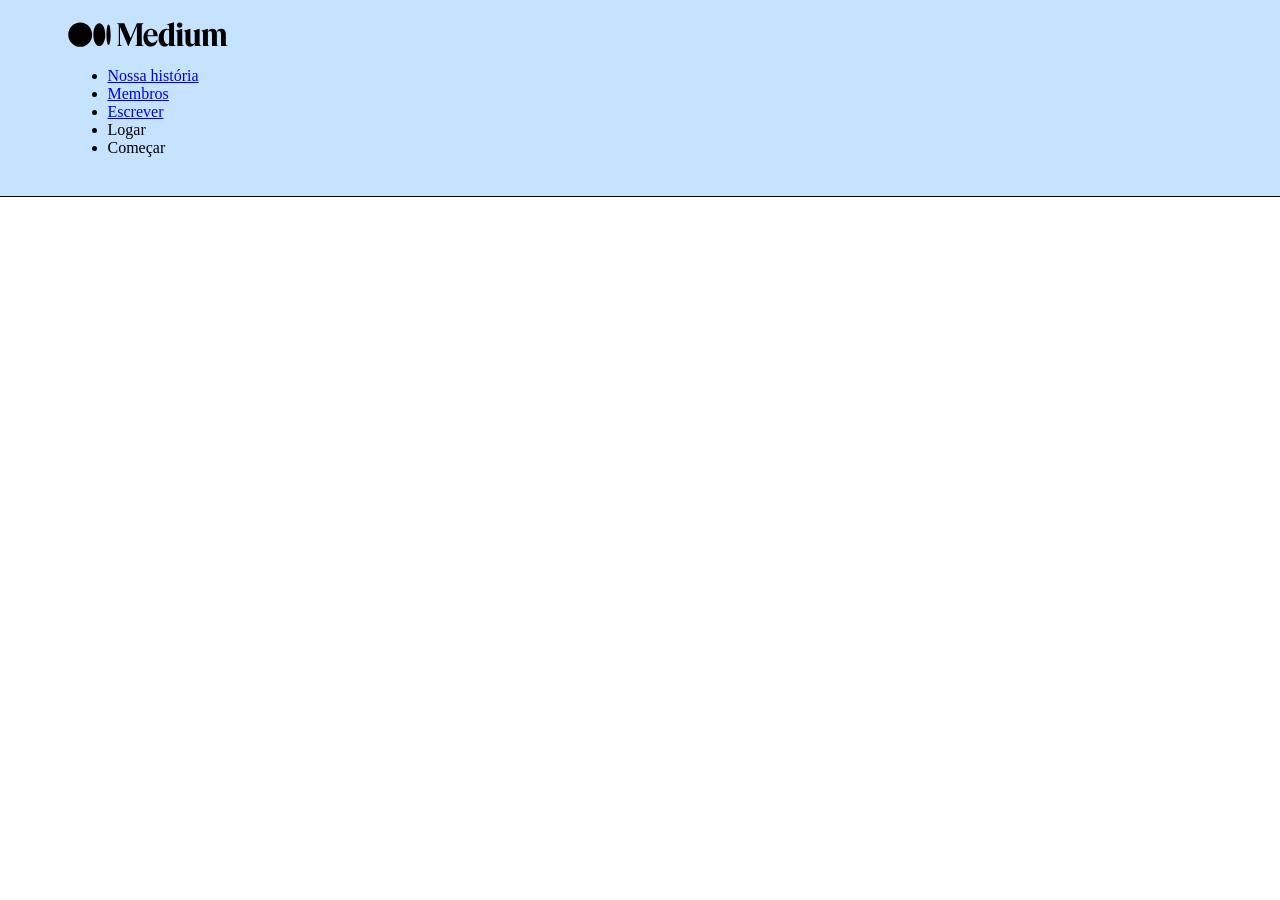
==== medium/index.html @ cc133919 "medium-estrutura01" ====
<!DOCTYPE html>
<html lang="pt-br">
<head>
    <meta charset="UTF-8">
    <meta name="viewport" content="width=device-width, initial-scale=1.0">
    <title>Medium - onde boas ideias encontram você!</title>
    <link rel="stylesheet" href="css/style.css">
</head>
<body>
    
    <div id="cabecalho">
         <div class="container">
             <img src="img/logo.svg" alt="logo-do-site" width="160px">
             <ul>
                <li><a href="#">Nossa história</a></li>
                <li><a href="#">Membros</a></li>
                <li><a href="#">Escrever</a></li>
                <li><a href="#"></a>Logar</li>
                <li><a href="#"></a>Começar</li>
             </ul>
         </div>
    </div>

</body>
</html>
---- medium/css/style.css ----
/**************************************************************************
Estrutura / layout
*/



/*****************************************************************************
tipografia
*/

body {
  margin: 0;
  font-family: Georgia, 'Times New Roman', Times, serif;
}

#cabecalho {
    background-color: #c5e3fe;
    border-bottom: 1px solid black;
}

.container {
    width: 1145px;
    margin: 0 auto;
    padding: 1.4rem 0;
}
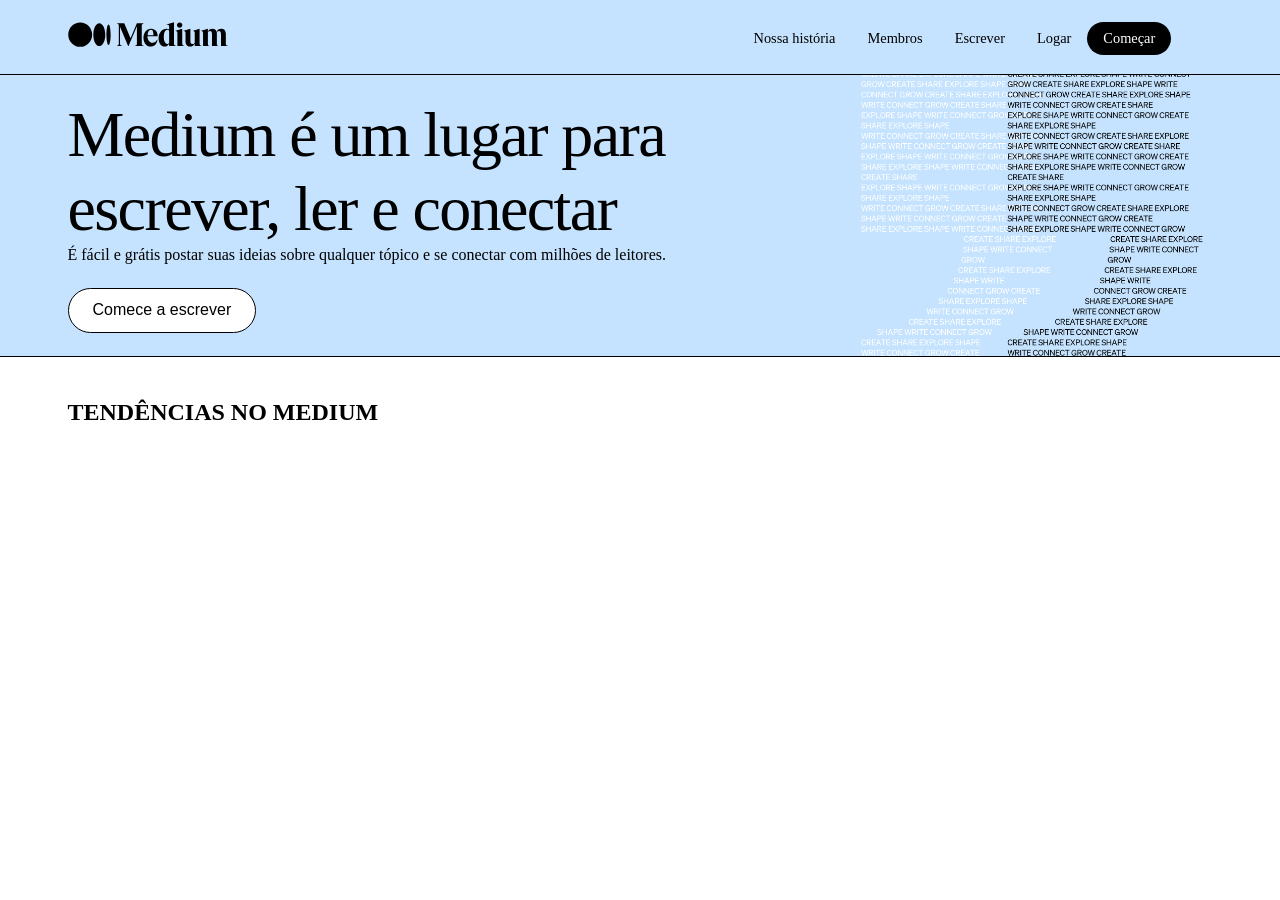
==== commit 65ca4863: "medium-corpo01" ====
--- a/medium/index.html
+++ b/medium/index.html
@@ -11,15 +11,40 @@
     <div id="cabecalho">
          <div class="container">
              <img src="img/logo.svg" alt="logo-do-site" width="160px">
-             <ul>
+             <ul id="menu">
                 <li><a href="#">Nossa história</a></li>
                 <li><a href="#">Membros</a></li>
                 <li><a href="#">Escrever</a></li>
-                <li><a href="#"></a>Logar</li>
-                <li><a href="#"></a>Começar</li>
+                <li><a href="#">Logar</a></li>
+                <li class="destaque"><a href="#">Começar</a></li>
              </ul>
          </div>
     </div>
 
+    <div id="destaque">
+         <div class="container fundo-destaque">
+            <div id="area-destaque">
+               <h1>
+                Medium é um lugar para escrever,
+                ler e conectar
+               </h1>
+               <span>
+                É fácil e grátis postar suas ideias
+                sobre qualquer tópico e se conectar
+                com milhões de leitores. 
+               </span>
+               <button>Comece a escrever</button>
+            </div>
+         </div>
+    </div>
+
+    <div class="container">
+    
+         <h2>
+            TENDÊNCIAS NO MEDIUM
+         </h2>
+
+    </div>
+
 </body>
 </html>
--- a/medium/css/style.css
+++ b/medium/css/style.css
@@ -1,13 +1,6 @@
 /**************************************************************************
 Estrutura / layout
 */
-
-
-
-/*****************************************************************************
-tipografia
-*/
-
 body {
   margin: 0;
   font-family: Georgia, 'Times New Roman', Times, serif;
@@ -16,10 +9,80 @@
 #cabecalho {
     background-color: #c5e3fe;
     border-bottom: 1px solid black;
+    position: fixed;
+    top: 0;
+    left: 0;
+    right: 0;
 }
 
 .container {
     width: 1145px;
     margin: 0 auto;
     padding: 1.4rem 0;
-}+}
+
+ul#menu {
+    list-style: none;
+    margin: 0;
+    padding: 0;
+    width: 475px;
+    float: right;
+}
+
+ul#menu li a {
+    float: left;
+    color: black;
+    text-decoration: none;
+    padding: 0.5rem 1rem;
+    font-size: 0.9rem;
+}
+
+ul#menu li.destaque a {
+    color: white;
+    border-radius:1.2rem;
+    background-color: black;
+}
+
+ul#menu li a:hover {
+    color: #4c779f;
+}
+
+ul#menu li.destaque a:hover {
+    color: #c5e3fe;
+}
+
+#destaque {
+    background-color: #c5e3fe;
+    border-bottom: 1px solid black;
+    margin-top: 4.7rem;
+   
+}
+
+#area-destaque {
+    width: 55%;
+}
+
+#destaque button {
+    display: block;
+    margin-top: 1.5rem;
+    border-radius: 1.5rem;
+    border: 1px solid black;
+    padding: 0.8rem 1.5rem;
+    font-size: 1rem;
+    background-color: white;
+}
+
+.fundo-destaque {
+    background: url(../img/fundo-topo.png) no-repeat right bottom;
+    background-size: 22rem;
+}
+
+/*****************************************************************************
+tipografia
+*/
+h1 {
+    font-size: 4rem;
+    font-weight: 100;
+    margin: 0;
+    letter-spacing: -0.1rem;
+}
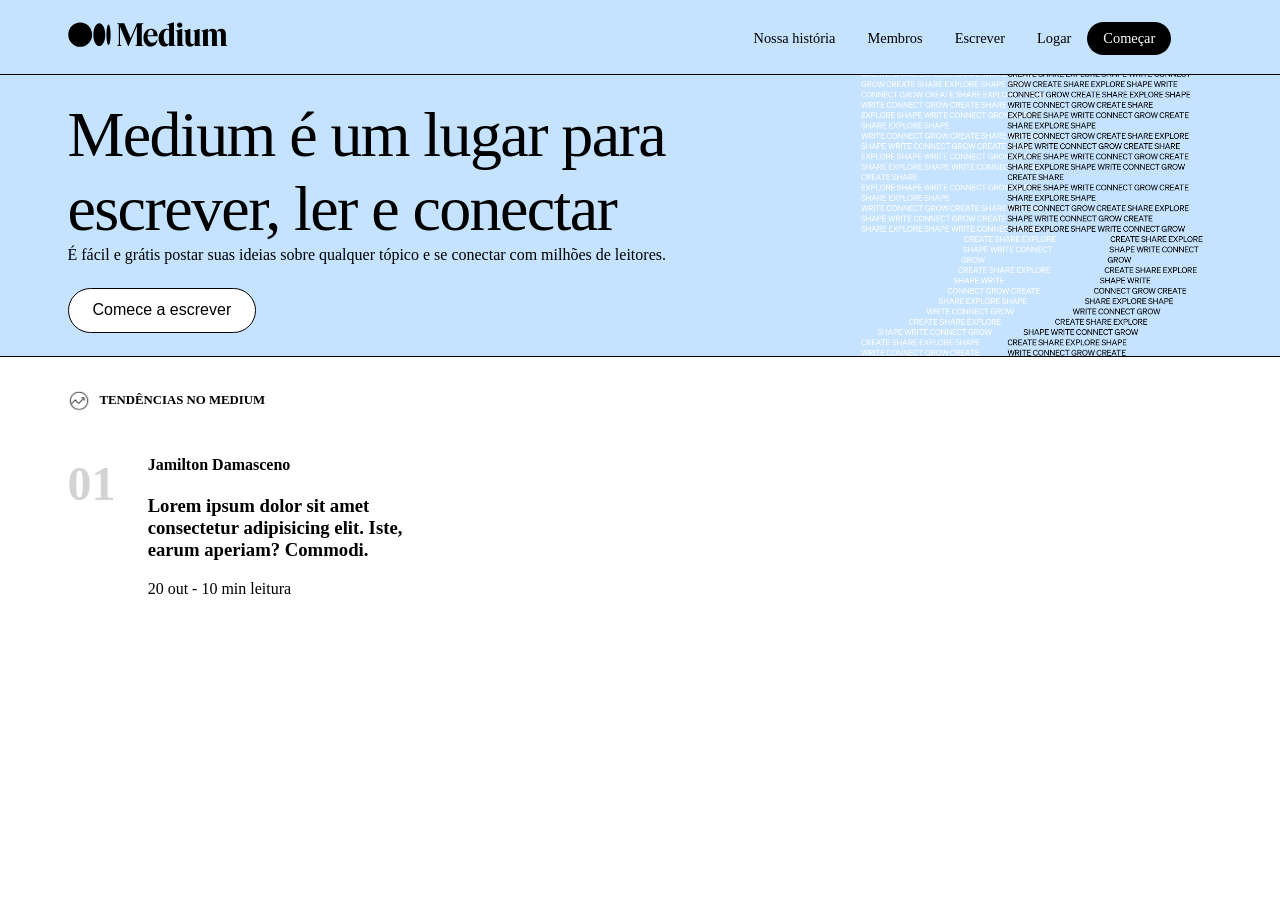
==== commit a65be888: "medium-estrutur02" ====
--- a/medium/index.html
+++ b/medium/index.html
@@ -40,9 +40,21 @@
 
     <div class="container">
     
-         <h2>
+         <h2 class="titulo-tendencia">
             TENDÊNCIAS NO MEDIUM
          </h2>
+
+         <div id="tendencias">
+
+            <div class="item-tendencia">
+                <span class="numero">01</span>
+                <h4>Jamilton Damasceno</h4>
+                <h3>
+                    Lorem ipsum dolor sit amet consectetur adipisicing elit. Iste, earum aperiam? Commodi. 
+                </h3>
+                <span>20 out - 10 min leitura</span>
+            </div>
+         </div>
 
     </div>
 
--- a/medium/css/style.css
+++ b/medium/css/style.css
@@ -77,6 +77,26 @@
     background-size: 22rem;
 }
 
+#tendencias {
+    padding-top: 0.8rem;
+}
+
+.item-tendencia {
+    width: 26%;
+    padding-left: 7%;
+    margin-bottom: 2rem;
+    position: relative;
+}
+
+.numero {
+    font-size: 3rem;
+    font-weight: bold;
+    color: lightgray;
+    position: absolute;
+    top: 0;
+    left: 0;
+}
+
 /*****************************************************************************
 tipografia
 */
@@ -86,3 +106,13 @@
     margin: 0;
     letter-spacing: -0.1rem;
 }
+
+h2 {
+    font-size: 0.8rem;
+    text-transform: uppercase;
+}
+
+.titulo-tendencia {
+    background: url(../img/icone-tendencia.png) no-repeat left /contain;
+    padding: 0.2rem 0 0.2rem 2rem;
+}
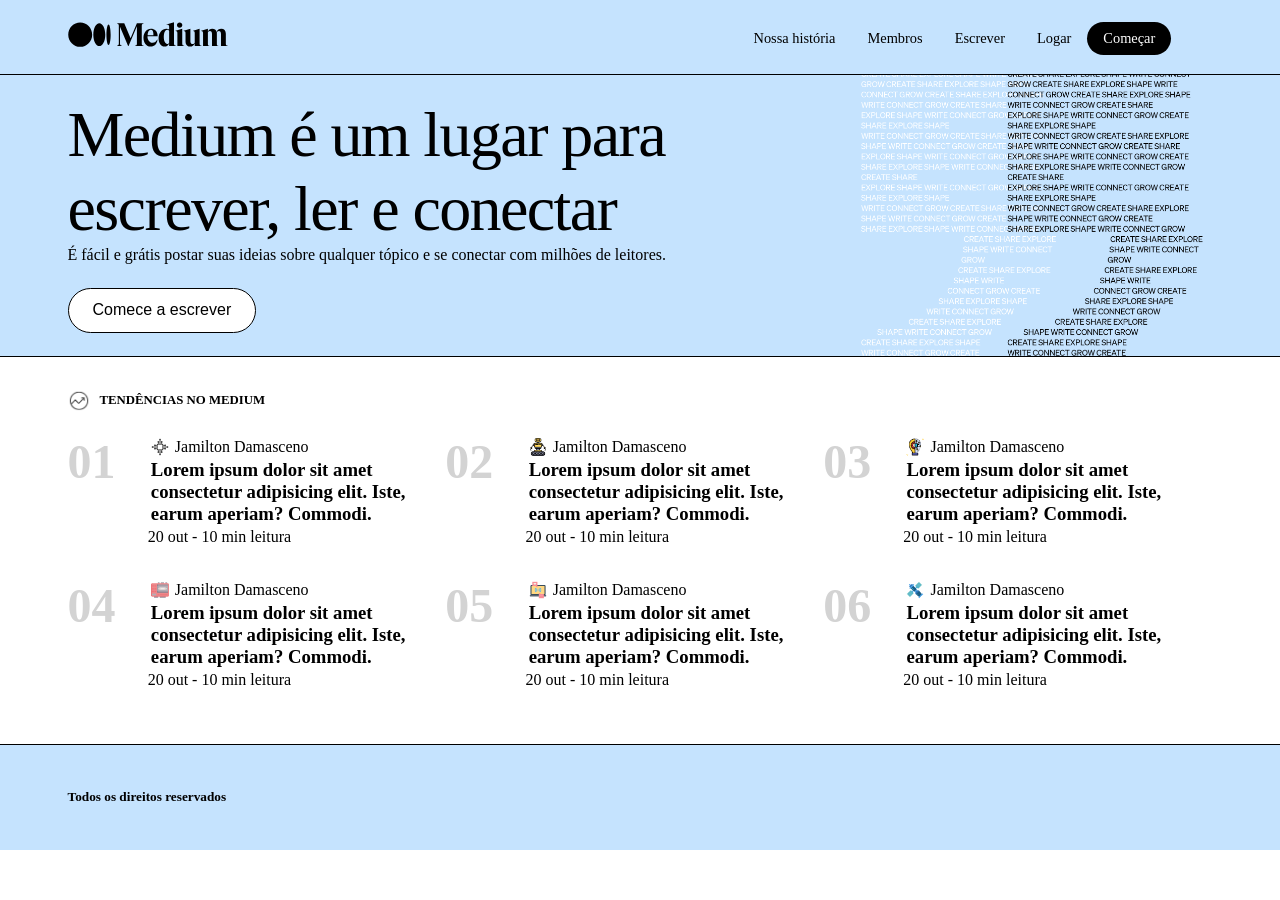
==== commit 161d5cbf: "Tags 01" ====
--- a/medium/index.html
+++ b/medium/index.html
@@ -48,7 +48,52 @@
 
             <div class="item-tendencia">
                 <span class="numero">01</span>
-                <h4>Jamilton Damasceno</h4>
+                <h4 class="icone1">Jamilton Damasceno</h4>
+                <h3>
+                    Lorem ipsum dolor sit amet consectetur adipisicing elit. Iste, earum aperiam? Commodi. 
+                </h3>
+                <span>20 out - 10 min leitura</span>
+            </div>
+
+             <div class="item-tendencia">
+                <span class="numero">02</span>
+                <h4 class="icone2">Jamilton Damasceno</h4>
+                <h3>
+                    Lorem ipsum dolor sit amet consectetur adipisicing elit. Iste, earum aperiam? Commodi. 
+                </h3>
+                <span>20 out - 10 min leitura</span>
+            </div>
+
+             <div class="item-tendencia">
+                <span class="numero">03</span>
+                <h4 class="icone3">Jamilton Damasceno</h4>
+                <h3>
+                    Lorem ipsum dolor sit amet consectetur adipisicing elit. Iste, earum aperiam? Commodi. 
+                </h3>
+                <span>20 out - 10 min leitura</span>
+            </div>
+
+             <div class="item-tendencia">
+                <span class="numero">04</span>
+                <h4 class="icone4">Jamilton Damasceno</h4>
+                <h3>
+                    Lorem ipsum dolor sit amet consectetur adipisicing elit. Iste, earum aperiam? Commodi. 
+                </h3>
+                <span>20 out - 10 min leitura</span>
+            </div>
+
+             <div class="item-tendencia">
+                <span class="numero">05</span>
+                <h4 class="icone5">Jamilton Damasceno</h4>
+                <h3>
+                    Lorem ipsum dolor sit amet consectetur adipisicing elit. Iste, earum aperiam? Commodi. 
+                </h3>
+                <span>20 out - 10 min leitura</span>
+            </div>
+
+             <div class="item-tendencia">
+                <span class="numero">06</span>
+                <h4 class="icone6">Jamilton Damasceno</h4>
                 <h3>
                     Lorem ipsum dolor sit amet consectetur adipisicing elit. Iste, earum aperiam? Commodi. 
                 </h3>
@@ -58,5 +103,11 @@
 
     </div>
 
+    <div id="rodape">
+        <div class="container">
+            <h5>Todos os direitos reservados</h5>
+        </div>
+    </div>
+
 </body>
 </html>
--- a/medium/css/style.css
+++ b/medium/css/style.css
@@ -81,11 +81,18 @@
     padding-top: 0.8rem;
 }
 
+#tendencias::after {
+    content: " ";
+    display: block;
+    clear: both;
+}
+
 .item-tendencia {
     width: 26%;
     padding-left: 7%;
     margin-bottom: 2rem;
     position: relative;
+    float: left;
 }
 
 .numero {
@@ -96,6 +103,12 @@
     top: 0;
     left: 0;
 }
+
+#rodape {
+    background-color: #c5e3fe;
+    border-top: 1px solid black;   
+}
+
 
 /*****************************************************************************
 tipografia
@@ -116,3 +129,41 @@
     background: url(../img/icone-tendencia.png) no-repeat left /contain;
     padding: 0.2rem 0 0.2rem 2rem;
 }
+
+h3, h4 {
+    margin: 0.2rem;
+}
+
+h4 {
+    font-weight: 100;
+}
+
+.icone1 {
+    background: url(../img/icone1.png) no-repeat left / contain;
+    padding-left: 1.5rem;
+}
+
+.icone2 {
+    background: url(../img/icone2.png) no-repeat left / contain;
+    padding-left: 1.5rem;
+}
+
+.icone3 {
+    background: url(../img/icone3.png) no-repeat left / contain;
+    padding-left: 1.5rem;
+}
+
+.icone4 {
+    background: url(../img/icone4.png) no-repeat left / contain;
+    padding-left: 1.5rem;
+}
+
+.icone5 {
+    background: url(../img/icone5.png) no-repeat left / contain;
+    padding-left: 1.5rem;
+}
+
+.icone6 {
+    background: url(../img/icone6.png) no-repeat left / contain;
+    padding-left: 1.5rem;
+}
